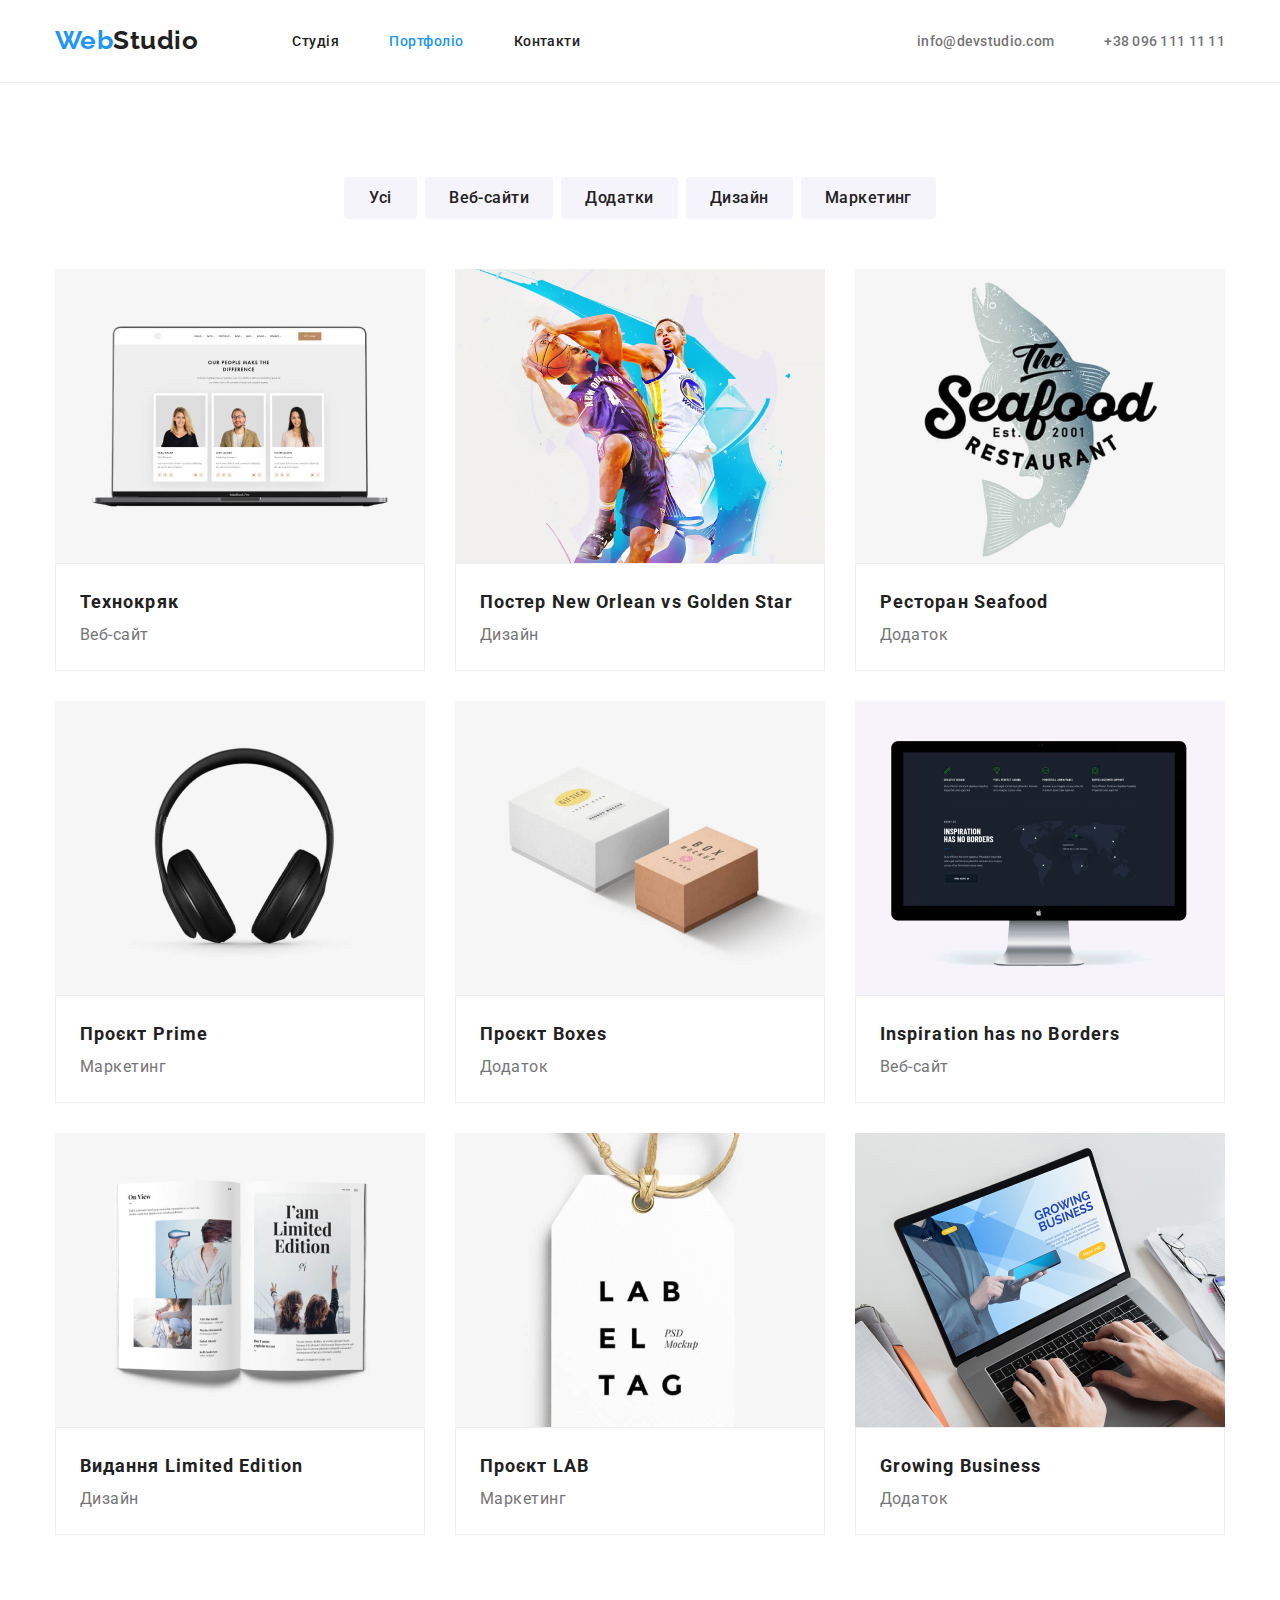
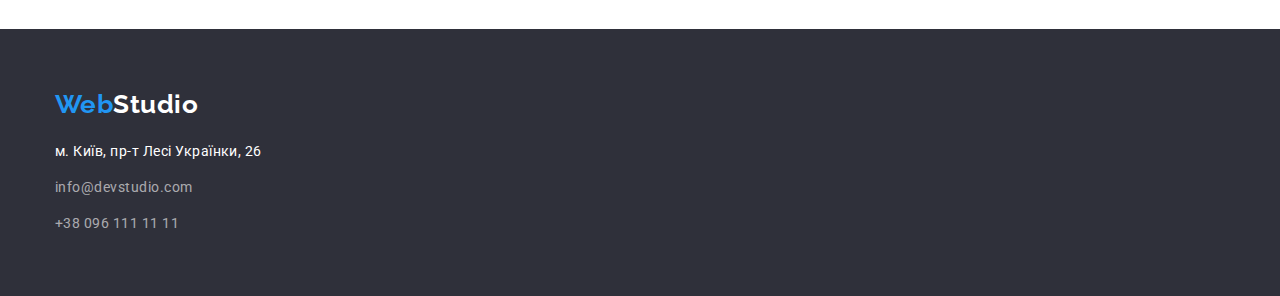
==== portfolio.html @ 23bb869f "Added files from previous stage" ====
<!DOCTYPE html>
<html lang="uk">
  <head>
    <meta charset="UTF-8" />
    <meta http-equiv="X-UA-Compatible" content="IE=edge" />
    <meta name="viewport" content="width=device-width, initial-scale=1.0" />
    <title>Портфоліо</title>
    <link rel="preconnect" href="https://fonts.googleapis.com" />
    <link rel="preconnect" href="https://fonts.gstatic.com" crossorigin />
    <link
      href="https://fonts.googleapis.com/css2?family=Raleway:wght@700&family=Roboto:wght@400;500;700;900&display=swap"
      rel="stylesheet"
    />
    <link
      rel="stylesheet"
      href="https://cdnjs.cloudflare.com/ajax/libs/modern-normalize/1.0.0/modern-normalize.min.css"
    />
    <link rel="stylesheet" href="./css/styles.css" />
  </head>
  <body>
    <!--Шапка-->
    <header class="header">
      <div class="container main-nav">
        <a href="" class="header-logo link"><span class="logo">Web</span>Studio</a>
        <nav>
          <ul class="site-nav list">
            <li class="item"><a href="./index.html" class="site-nav-item link">Студія</a></li>
            <li class="item"><a href="" class="site-nav-item link current">Портфоліо</a></li>
            <li class="item"><a href="" class="site-nav-item link">Контакти</a></li>
          </ul>
        </nav>
        <ul class="list contacts">
          <li class="item">
            <a href="mailto:info@devstudio.com" class="contact-link link">info@devstudio.com</a>
          </li>
          <li class="item">
            <a href="tel:+380961111111" class="contact-link link">+38 096 111 11 11</a>
          </li>
        </ul>
      </div>
    </header>
    <main>
      <!--Портфоліо-->
      <section class="portfolio section">
        <div class="container">
          <h1 class="visually-hidden">Портфоліо</h1>
          <ul class="list filter">
            <li class="item"><button type="button" class="button portfolio-button">Усі</button></li>
            <li class="item">
              <button type="button" class="button portfolio-button">Веб-сайти</button>
            </li>
            <li class="item">
              <button type="button" class="button portfolio-button">Додатки</button>
            </li>
            <li class="item">
              <button type="button" class="button portfolio-button">Дизайн</button>
            </li>
            <li class="item">
              <button type="button" class="button portfolio-button">Маркетинг</button>
            </li>
          </ul>
          <ul class="list portfolio-projects">
            <li class="item">
              <img src="./images/project_1.jpg" alt="Ноутбук" width="370" />
              <div class="portfolio-content">
                <h2 class="portfolio-title">Технокряк</h2>
                <p class="portfolio-filter">Веб-сайт</p>
              </div>
            </li>
            <li class="item">
              <img src="./images/project_2.jpg" alt="Постер" width="370" />
              <div class="portfolio-content">
                <h2 class="portfolio-title">Постер New Orlean vs Golden Star</h2>
                <p class="portfolio-filter">Дизайн</p>
              </div>
            </li>
            <li class="item">
              <img src="./images/project_3.jpg" alt="Ресторан" width="370" />
              <div class="portfolio-content">
                <h2 class="portfolio-title">Ресторан Seafood</h2>
                <p class="portfolio-filter">Додаток</p>
              </div>
            </li>
            <li class="item">
              <img src="./images/project_4.jpg" alt="Навушники" width="370" />
              <div class="portfolio-content">
                <h2 class="portfolio-title">Проєкт Prime</h2>
                <p class="portfolio-filter">Маркетинг</p>
              </div>
            </li>
            <li class="item">
              <img src="./images/project_5.jpg" alt="Коробки" width="370" />
              <div class="portfolio-content">
                <h2 class="portfolio-title">Проєкт Boxes</h2>
                <p class="portfolio-filter">Додаток</p>
              </div>
            </li>
            <li class="item">
              <img src="./images/project_6.jpg" alt="Стаціонарний комп'ютер" width="370" />
              <div class="portfolio-content">
                <h2 lang="en" class="portfolio-title">Inspiration has no Borders</h2>
                <p class="portfolio-filter">Веб-сайт</p>
              </div>
            </li>
            <li class="item">
              <img src="./images/project_7.jpg" alt="Відкрита книга" width="370" />
              <div class="portfolio-content">
                <h2 class="portfolio-title">Видання Limited Edition</h2>
                <p class="portfolio-filter">Дизайн</p>
              </div>
            </li>
            <li class="item">
              <img src="./images/project_8.jpg" alt="Етикетка" width="370" />
              <div class="portfolio-content">
                <h2 class="portfolio-title">Проєкт LAB</h2>
                <p class="portfolio-filter">Маркетинг</p>
              </div>
            </li>
            <li class="item">
              <img src="./images/project_9.jpg" alt="Руки на клавіатурі ноутбука" width="370" />
              <div class="portfolio-content">
                <h2 lang="en" class="portfolio-title">Growing Business</h2>
                <p class="portfolio-filter">Додаток</p>
              </div>
            </li>
          </ul>
        </div>
      </section>
    </main>
    <!--Футер-->
    <footer class="footer">
      <div class="container foot-main">
        <a href="" class="header-logo link"
          ><span class="logo">Web</span><span class="footer-logo">Studio</span></a
        >
        <address>
          <ul class="list footer-list">
            <li class="item">
              <a
                href="https://goo.gl/maps/WLkPibH6AAruyhGU8"
                target="_blank"
                rel="noopener noreferrer nofollow "
                class="link map"
                >м. Київ, пр-т Лесі Українки, 26
              </a>
            </li>
            <li class="item">
              <a href="mailto:info@devstudio.com" class="link footer-contacts"
                >info@devstudio.com</a
              >
            </li>
            <li class="item">
              <a href="tel:+380961111111" class="link footer-contacts">+38 096 111 11 11</a>
            </li>
          </ul>
        </address>
      </div>
    </footer>
  </body>
</html>
---- css/styles.css ----
/* Цвет основного текста #212121 */
/* Вторичный цвет текста #757575 */
/* Акцентный цвет #2196F3 */
/* Белый #FFFFFF */
/* фон - #F5F5F5 */
/* Вторичный фон #F5F4FA */
:root {
  --main-text-color: #757575;
  --secondary-text-color: #212121;
  --accent-color: #2196f3;
  --main-color: #ffffff;
  --dark-background-color: #2f303a;
  --main-background-color: #f5f5f5;
  --main-font: 'Roboto', sans-serif;
  --element-gap: 30px;
}
body {
  font-family: var(--main-font);
  letter-spacing: 0.03em;
  color: var(--secondary-text-color);
}

/* ----------Загальні класи---------- */
.container {
  width: 1200px;
  text-align: center;
  margin-left: auto;
  margin-right: auto;
  /* outline: 1px solid tomato; */
  padding-left: 15px;
  padding-right: 15px;
}

h1,
h2,
h3,
p {
  margin-bottom: 0;
  margin-top: 0;
}
img {
  display: block;
  max-width: 100%;
}

.section {
  padding-top: 94px;
  padding-bottom: 94px;
}
.list {
  list-style: none;
  margin: 0;
  padding: 0;
}
.link {
  text-decoration: none;
}
.button {
  display: inline-block;
  font-family: inherit;
  cursor: pointer;
  border-radius: 4px;
  text-align: center;
  border-color: transparent;
  min-width: 73px;
}
.button:hover,
.button:focus {
  background-color: var(--accent-color);
}
.visually-hidden {
  position: absolute;
  width: 1px;
  height: 1px;
  margin: -1px;
  border: 0;
  padding: 0;

  white-space: nowrap;
  overflow: hidden;
}

.about,
.projects {
  background: var(--main-color);
}

/* -----------Шапка----------- */
.header {
  background-color: var(--main-color);
  border-bottom: 1px solid #ececec;
}

.header-logo {
  font-family: 'Raleway', sans-serif;
  font-weight: 700;
  font-size: 26px;
  line-height: 1.2;

  color: var(--secondary-text-color);
}

.logo {
  color: var(--accent-color);
}

.contact-link {
  font-weight: 500;
  font-size: 14px;
  line-height: 1.14;
  letter-spacing: 0.02em;
  padding-top: 32px;
  padding-bottom: 32px;

  color: var(--main-text-color);
}
.contact-link:hover,
.contact-link:focus {
  color: var(--accent-color);
}
.main-nav {
  display: flex;
  align-items: center;
}
.contacts {
  display: flex;
  margin-left: auto;
}
.contacts .item + .item {
  margin-left: 50px;
}
/* ----------Site nav---------- */

.site-nav {
  display: flex;
  margin-left: 94px;
}

.site-nav .link {
  color: var(--secondary-text-color);
}
.site-nav .link:hover,
.site-nav .link:focus {
  color: var(--accent-color);
}
.site-nav .link.current {
  color: var(--accent-color);
}

.site-nav-item {
  display: block;
  font-weight: 500;
  font-size: 14px;
  line-height: 1.14;
  padding-top: 34px;
  padding-bottom: 32px;
}

.site-nav .item:not(:last-child) {
  margin-right: 50px;
}

/* ---------- Герой ----------*/
.hero {
  background: var(--dark-background-color);
  padding-top: 200px;
  padding-bottom: 200px;
}

.hero-title {
  margin-bottom: 30px;
  font-weight: 900;
  font-size: 44px;
  line-height: 1.5;
  letter-spacing: 0.06em;
  text-transform: uppercase;
  max-width: 696px;
  margin-left: auto;
  margin-right: auto;

  color: var(--main-color);
}
.hero-button {
  font-weight: 700;
  font-size: 16px;
  line-height: 1.87;
  letter-spacing: 0.06em;
  color: var(--main-color);
  background-color: var(--accent-color);
  padding: 10px 32px;
}

/* -----------Особливості----------- */

.about-subtitle {
  font-size: 14px;
  line-height: 1.14;
  text-transform: uppercase;

  color: var(--secondary-text-color);
}

.about {
  padding-bottom: 0;
}
.about-text {
  font-size: 14px;
  line-height: 1.71;
  margin-top: 10px;

  color: var(--main-text-color);
}

.about-list {
  display: flex;
  text-align: left;
}
.about-list .item + .item {
  margin-left: var(--element-gap);
}

.about-list .item {
  width: 270px;
}
/* -----------Проекти-----------*/
.projects {
  padding-bottom: 94px;
}
.projects-title {
  font-size: 36px;
  line-height: 1.16;
  margin-bottom: 50px;
  color: var(--secondary-text-color);
}
.works {
  display: flex;
}

.works .item + .item {
  margin-left: var(--element-gap);
}
/* -----------Команда----------- */
.workers {
  display: flex;
}

.workers .item + .item {
  margin-left: var(--element-gap);
}

.workers .item {
  width: 270px;
}

.team {
  background-color: #f5f4fa;
}

.team-description {
  padding-bottom: 30px;
  padding-top: 30px;
}
.team-title {
  font-size: 36px;
  line-height: 1.16;
  margin-bottom: 50px;
  color: var(--secondary-text-color);
}
.team-member {
  font-weight: 500;
  font-size: 16px;
  line-height: 1.18;

  color: var(--secondary-text-color);
}
.position {
  font-size: 16px;
  line-height: 1.18;
  margin-top: 10px;

  color: var(--main-text-color);
}

/*----------- Футер----------- */
.footer {
  background-color: var(--dark-background-color);
  padding-top: 60px;
  padding-bottom: 60px;
}
.foot-main {
  text-align: left;
}
.footer-list {
  margin-top: 20px;
}
.footer-contacts {
  color: rgba(255, 255, 255, 0.6);
  display: block;
}
.footer-list .item + .item {
  margin-top: 12px;
}
.footer-logo {
  color: var(--main-color);
}
.map,
.footer-contacts {
  font-style: normal;
  font-weight: 400;
  font-size: 14px;
  line-height: 1.71;
}

.map {
  color: var(--main-color);
}

.footer-contacts:hover,
.footer-contacts:focus {
  color: var(--accent-color);
}

/* -----------Секція Портфоліо----------- */
.portfolio {
  background-color: var(--main-color);
}
.filter {
  display: flex;
  justify-content: center;
  margin-bottom: 50px;
}
.filter .item + .item {
  margin-left: 8px;
}
.portfolio-projects {
  display: flex;
  flex-wrap: wrap;
  margin-left: calc(-1 * var(--element-gap));
  margin-top: calc(-1 * var(--element-gap));
}
.portfolio-projects > .item {
  /* outline: 1px solid tomato; */
  flex-basis: calc(100% / 3 - var(--element-gap));
  margin-left: var(--element-gap);
  margin-top: var(--element-gap);
}
.portfolio-title {
  font-size: 18px;
  line-height: 2;
  letter-spacing: 0.06em;

  color: var(--secondary-text-color);
}
.portfolio-content {
  padding: 20px 24px;
  text-align: left;
  border: 1px solid #eeeeee;
}
.portfolio-filter {
  font-size: 16px;
  line-height: 1.88;

  color: var(--main-text-color);
}

.portfolio-button {
  color: var(--secondary-text-color);
  background-color: #f5f4fa;
  font-weight: 500;
  font-size: 16px;
  line-height: 1.62;
  text-align: center;
  letter-spacing: 0.03em;
  padding: 6px 22px;
}

.portfolio-button:hover,
.portfolio-button:focus {
  color: var(--main-color);
  background-color: var(--accent-color);
}
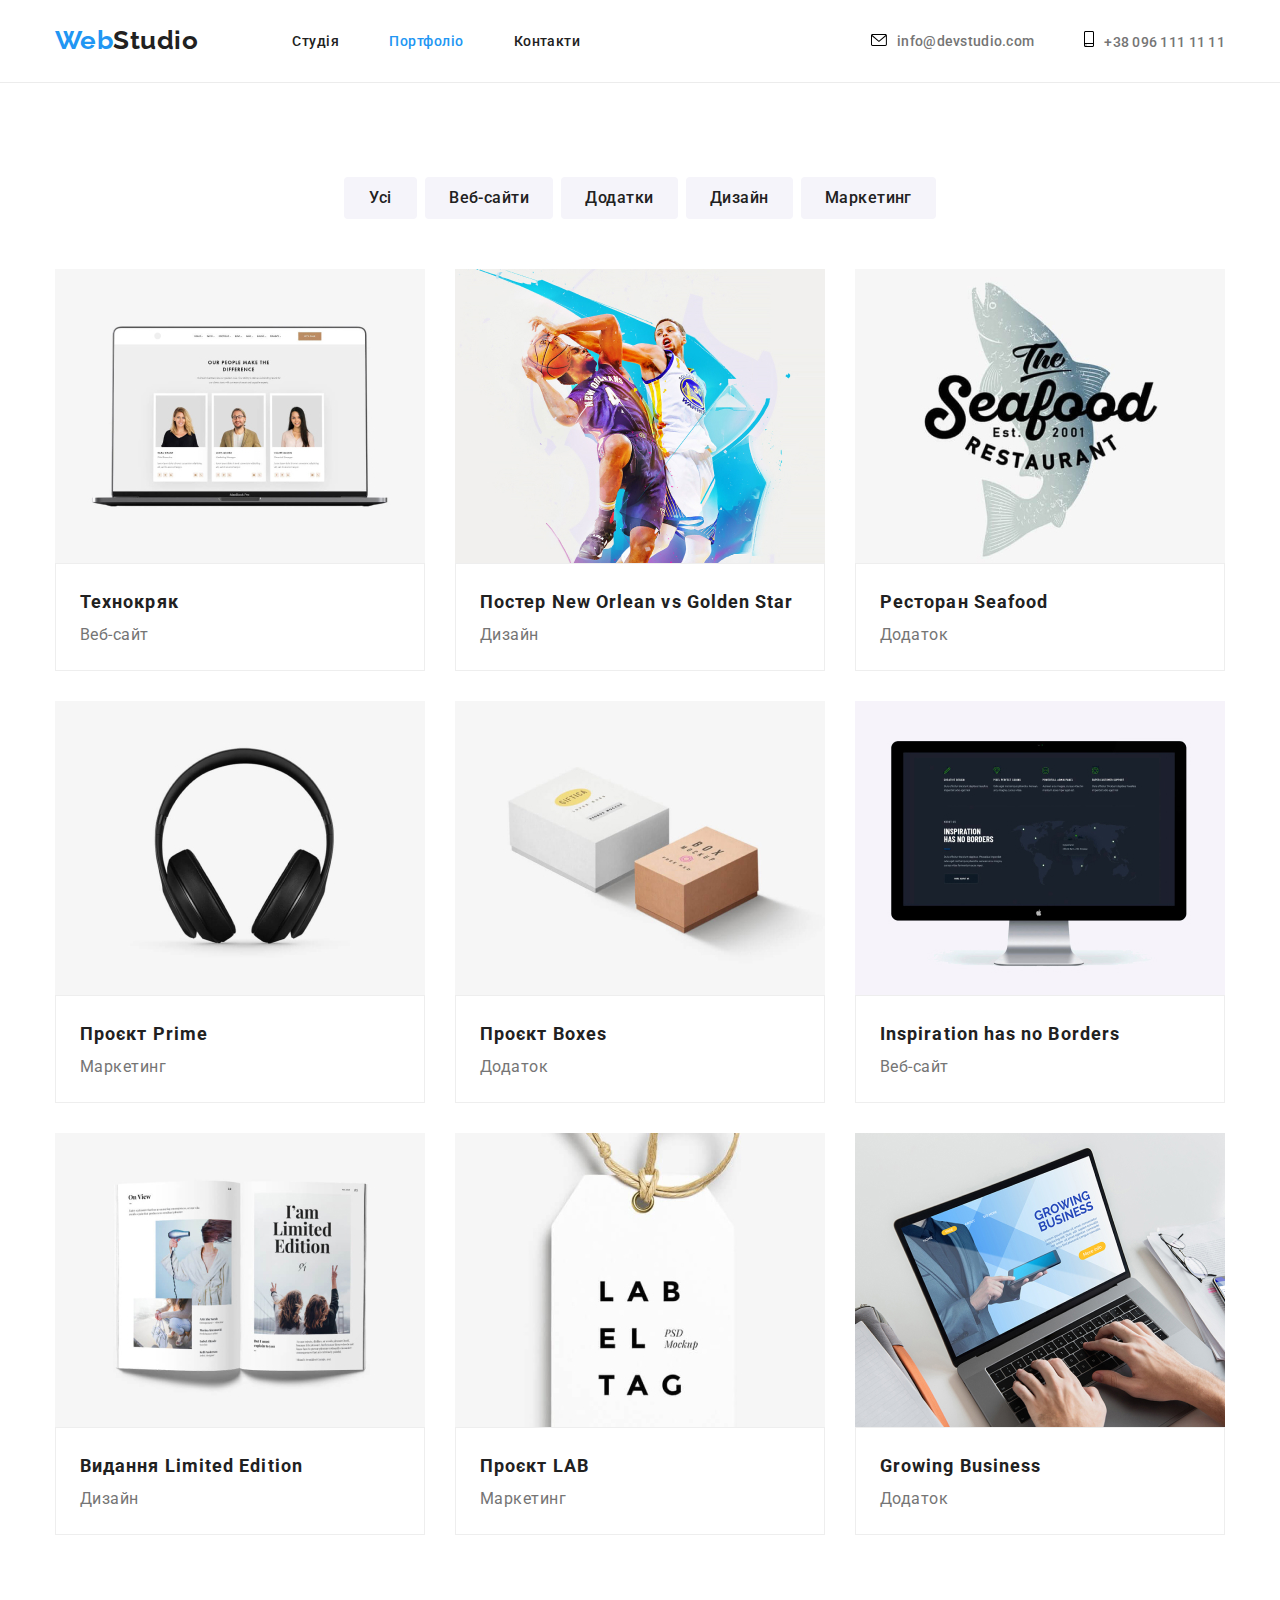
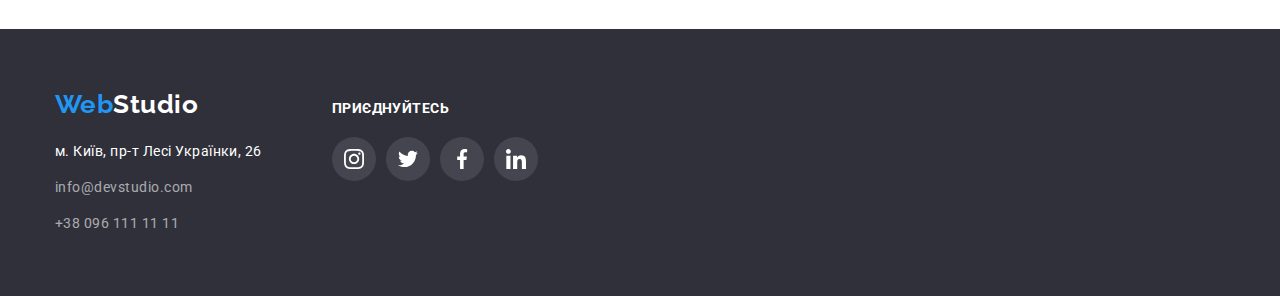
==== commit 64820ed1: "Added icons, shadow on hover to the elements" ====
--- a/portfolio.html
+++ b/portfolio.html
@@ -30,11 +30,19 @@
           </ul>
         </nav>
         <ul class="list contacts">
-          <li class="item">
-            <a href="mailto:info@devstudio.com" class="contact-link link">info@devstudio.com</a>
+          <li class="item header-icons">
+            <a href="mailto:info@devstudio.com" class="contact-link link header-icon">
+              <svg width="16" height="12" class="contact-icon">
+                <use href="./images/icons.svg#icon-envelope"></use></svg
+              >info@devstudio.com</a
+            >
           </li>
-          <li class="item">
-            <a href="tel:+380961111111" class="contact-link link">+38 096 111 11 11</a>
+          <li class="item header-icons">
+            <a href="tel:+380961111111" class="contact-link link header-icon">
+              <svg width="10" height="16" class="contact-icon">
+                <use href="./images/icons.svg#icon-smartphone"></use></svg
+              >+38 096 111 11 11</a
+            >
           </li>
         </ul>
       </div>
@@ -61,66 +69,84 @@
           </ul>
           <ul class="list portfolio-projects">
             <li class="item">
-              <img src="./images/project_1.jpg" alt="Ноутбук" width="370" />
-              <div class="portfolio-content">
-                <h2 class="portfolio-title">Технокряк</h2>
-                <p class="portfolio-filter">Веб-сайт</p>
-              </div>
-            </li>
-            <li class="item">
-              <img src="./images/project_2.jpg" alt="Постер" width="370" />
-              <div class="portfolio-content">
-                <h2 class="portfolio-title">Постер New Orlean vs Golden Star</h2>
-                <p class="portfolio-filter">Дизайн</p>
-              </div>
-            </li>
-            <li class="item">
-              <img src="./images/project_3.jpg" alt="Ресторан" width="370" />
-              <div class="portfolio-content">
-                <h2 class="portfolio-title">Ресторан Seafood</h2>
-                <p class="portfolio-filter">Додаток</p>
-              </div>
-            </li>
-            <li class="item">
-              <img src="./images/project_4.jpg" alt="Навушники" width="370" />
-              <div class="portfolio-content">
-                <h2 class="portfolio-title">Проєкт Prime</h2>
-                <p class="portfolio-filter">Маркетинг</p>
-              </div>
-            </li>
-            <li class="item">
-              <img src="./images/project_5.jpg" alt="Коробки" width="370" />
-              <div class="portfolio-content">
-                <h2 class="portfolio-title">Проєкт Boxes</h2>
-                <p class="portfolio-filter">Додаток</p>
-              </div>
-            </li>
-            <li class="item">
-              <img src="./images/project_6.jpg" alt="Стаціонарний комп'ютер" width="370" />
-              <div class="portfolio-content">
-                <h2 lang="en" class="portfolio-title">Inspiration has no Borders</h2>
-                <p class="portfolio-filter">Веб-сайт</p>
-              </div>
-            </li>
-            <li class="item">
-              <img src="./images/project_7.jpg" alt="Відкрита книга" width="370" />
-              <div class="portfolio-content">
-                <h2 class="portfolio-title">Видання Limited Edition</h2>
-                <p class="portfolio-filter">Дизайн</p>
-              </div>
-            </li>
-            <li class="item">
-              <img src="./images/project_8.jpg" alt="Етикетка" width="370" />
-              <div class="portfolio-content">
-                <h2 class="portfolio-title">Проєкт LAB</h2>
-                <p class="portfolio-filter">Маркетинг</p>
-              </div>
-            </li>
-            <li class="item">
-              <img src="./images/project_9.jpg" alt="Руки на клавіатурі ноутбука" width="370" />
-              <div class="portfolio-content">
-                <h2 lang="en" class="portfolio-title">Growing Business</h2>
-                <p class="portfolio-filter">Додаток</p>
+              <div class="portfolio-box">
+                <img src="./images/project_1.jpg" alt="Ноутбук" width="370" />
+                <div class="portfolio-content">
+                  <h2 class="portfolio-title">Технокряк</h2>
+                  <p class="portfolio-filter">Веб-сайт</p>
+                </div>
+              </div>
+            </li>
+            <li class="item">
+              <div class="portfolio-box">
+                <img src="./images/project_2.jpg" alt="Постер" width="370" />
+                <div class="portfolio-content">
+                  <h2 class="portfolio-title">Постер New Orlean vs Golden Star</h2>
+                  <p class="portfolio-filter">Дизайн</p>
+                </div>
+              </div>
+            </li>
+            <li class="item">
+              <div class="portfolio-box">
+                <img src="./images/project_3.jpg" alt="Ресторан" width="370" />
+                <div class="portfolio-content">
+                  <h2 class="portfolio-title">Ресторан Seafood</h2>
+                  <p class="portfolio-filter">Додаток</p>
+                </div>
+              </div>
+            </li>
+            <li class="item">
+              <div class="portfolio-box">
+                <img src="./images/project_4.jpg" alt="Навушники" width="370" />
+                <div class="portfolio-content">
+                  <h2 class="portfolio-title">Проєкт Prime</h2>
+                  <p class="portfolio-filter">Маркетинг</p>
+                </div>
+              </div>
+            </li>
+            <li class="item">
+              <div class="portfolio-box">
+                <img src="./images/project_5.jpg" alt="Коробки" width="370" />
+                <div class="portfolio-content">
+                  <h2 class="portfolio-title">Проєкт Boxes</h2>
+                  <p class="portfolio-filter">Додаток</p>
+                </div>
+              </div>
+            </li>
+            <li class="item">
+              <div class="portfolio-box">
+                <img src="./images/project_6.jpg" alt="Стаціонарний комп'ютер" width="370" />
+                <div class="portfolio-content">
+                  <h2 lang="en" class="portfolio-title">Inspiration has no Borders</h2>
+                  <p class="portfolio-filter">Веб-сайт</p>
+                </div>
+              </div>
+            </li>
+            <li class="item">
+              <div class="portfolio-box">
+                <img src="./images/project_7.jpg" alt="Відкрита книга" width="370" />
+                <div class="portfolio-content">
+                  <h2 class="portfolio-title">Видання Limited Edition</h2>
+                  <p class="portfolio-filter">Дизайн</p>
+                </div>
+              </div>
+            </li>
+            <li class="item">
+              <div class="portfolio-box">
+                <img src="./images/project_8.jpg" alt="Етикетка" width="370" />
+                <div class="portfolio-content">
+                  <h2 class="portfolio-title">Проєкт LAB</h2>
+                  <p class="portfolio-filter">Маркетинг</p>
+                </div>
+              </div>
+            </li>
+            <li class="item">
+              <div class="portfolio-box">
+                <img src="./images/project_9.jpg" alt="Руки на клавіатурі ноутбука" width="370" />
+                <div class="portfolio-content">
+                  <h2 lang="en" class="portfolio-title">Growing Business</h2>
+                  <p class="portfolio-filter">Додаток</p>
+                </div>
               </div>
             </li>
           </ul>
@@ -130,30 +156,66 @@
     <!--Футер-->
     <footer class="footer">
       <div class="container foot-main">
-        <a href="" class="header-logo link"
-          ><span class="logo">Web</span><span class="footer-logo">Studio</span></a
-        >
-        <address>
-          <ul class="list footer-list">
-            <li class="item">
-              <a
-                href="https://goo.gl/maps/WLkPibH6AAruyhGU8"
-                target="_blank"
-                rel="noopener noreferrer nofollow "
-                class="link map"
-                >м. Київ, пр-т Лесі Українки, 26
-              </a>
-            </li>
-            <li class="item">
-              <a href="mailto:info@devstudio.com" class="link footer-contacts"
-                >info@devstudio.com</a
-              >
-            </li>
-            <li class="item">
-              <a href="tel:+380961111111" class="link footer-contacts">+38 096 111 11 11</a>
-            </li>
-          </ul>
-        </address>
+        <div class="footer-first-block">
+          <a href="" class="header-logo link"
+            ><span class="logo">Web</span><span class="footer-logo">Studio</span></a
+          >
+          <address>
+            <ul class="list footer-list">
+              <li class="item">
+                <a
+                  href="https://goo.gl/maps/WLkPibH6AAruyhGU8"
+                  target="_blank"
+                  rel="noopener noreferrer nofollow "
+                  class="link map"
+                  >м. Київ, пр-т Лесі Українки, 26
+                </a>
+              </li>
+              <li class="item">
+                <a href="mailto:info@devstudio.com" class="link footer-contacts"
+                  >info@devstudio.com</a
+                >
+              </li>
+              <li class="item">
+                <a href="tel:+380961111111" class="link footer-contacts">+38 096 111 11 11</a>
+              </li>
+            </ul>
+          </address>
+        </div>
+        <!--Приєднуйся-->
+        <div class="footer-join">
+          <h3 class="footer-title">приєднуйтесь</h3>
+          <ul class="list footer-soc-list">
+            <li class="footer-soc-items">
+              <a href="#" class="footer-soc-link link">
+                <svg width="20" height="20">
+                  <use href="./images/icons.svg#icon-instagram"></use>
+                </svg>
+              </a>
+            </li>
+            <li class="footer-soc-items">
+              <a href="#" class="footer-soc-link link">
+                <svg width="20" height="20">
+                  <use href="./images/icons.svg#icon-twitter"></use>
+                </svg>
+              </a>
+            </li>
+            <li class="footer-soc-items">
+              <a href="#" class="footer-soc-link link">
+                <svg width="20" height="20">
+                  <use href="./images/icons.svg#icon-facebook"></use>
+                </svg>
+              </a>
+            </li>
+            <li class="footer-soc-items">
+              <a href="#" class="footer-soc-link link">
+                <svg width="20" height="20">
+                  <use href="./images/icons.svg#icon-linkedin"></use>
+                </svg>
+              </a>
+            </li>
+          </ul>
+        </div>
       </div>
     </footer>
   </body>
--- a/css/styles.css
+++ b/css/styles.css
@@ -114,10 +114,17 @@
 
   color: var(--main-text-color);
 }
+
 .contact-link:hover,
 .contact-link:focus {
   color: var(--accent-color);
 }
+.contact-icon {
+  margin-right: 10px;
+}
+.header-icons:hover .contact-icon {
+  fill: var(--accent-color);
+}
 .main-nav {
   display: flex;
   align-items: center;
@@ -125,6 +132,8 @@
 .contacts {
   display: flex;
   margin-left: auto;
+  justify-content: center;
+  align-items: center;
 }
 .contacts .item + .item {
   margin-left: 50px;
@@ -162,11 +171,21 @@
 
 /* ---------- Герой ----------*/
 .hero {
-  background: var(--dark-background-color);
   padding-top: 200px;
   padding-bottom: 200px;
-}
-
+  background: var(--dark-background-color);
+}
+
+.overlay {
+  height: 600px;
+  max-width: 1600px;
+  margin: 0 auto;
+  background-image: linear-gradient(to right, rgba(47, 48, 58, 0.4), rgba(47, 48, 58, 0.4)),
+    url(../images/hero.jpg);
+  background-repeat: no-repeat;
+  background-size: cover;
+  background-position: center;
+}
 .hero-title {
   margin-bottom: 30px;
   font-weight: 900;
@@ -203,6 +222,33 @@
 .about {
   padding-bottom: 0;
 }
+
+.about-item::before {
+  display: block;
+  content: '';
+  height: 120px;
+  background-color: #f5f4fa;
+  margin-bottom: 30px;
+  background-repeat: no-repeat;
+  background-position: center;
+  border-radius: 4px;
+}
+
+.icon-antenna::before {
+  background-image: url(../images/antenna.svg);
+}
+
+.icon-clock::before {
+  background-image: url(../images/clock.svg);
+}
+
+.icon-diagram::before {
+  background-image: url(../images/diagram.svg);
+}
+
+.icon-astronaut::before {
+  background-image: url(../images/astronaut.svg);
+}
 .about-text {
   font-size: 14px;
   line-height: 1.71;
@@ -259,6 +305,9 @@
 .team-description {
   padding-bottom: 30px;
   padding-top: 30px;
+  box-shadow: 0px 1px 3px rgba(0, 0, 0, 0.12), 0px 1px 1px rgba(0, 0, 0, 0.14),
+    0px 2px 1px rgba(0, 0, 0, 0.2);
+  border-radius: 0px 0px 4px 4px;
 }
 .team-title {
   font-size: 36px;
@@ -281,14 +330,87 @@
   color: var(--main-text-color);
 }
 
+.team-soc-list {
+  display: flex;
+  justify-content: center;
+  align-items: center;
+  margin-top: 16px;
+}
+.team-soc-items {
+  width: 44px;
+  height: 44px;
+}
+
+.team-soc-items:not(:last-child) {
+  margin-right: 10px;
+}
+
+.team-soc-link {
+  width: 100%;
+  height: 100%;
+  display: flex;
+  border-radius: 50%;
+  justify-content: center;
+  align-items: center;
+  fill: #afb1b8;
+}
+
+.team-soc-link:hover .soc-icon {
+  fill: var(--main-color);
+}
+.team-soc-link:hover {
+  background-color: var(--accent-color);
+}
+
+/* ------------- Наші клієнти---------- */
+.clients-title {
+  font-size: 36px;
+  line-height: 1.16;
+  text-align: center;
+  letter-spacing: 0.03em;
+}
+
+.clients-list {
+  display: flex;
+  justify-content: center;
+  align-items: center;
+  margin-top: 50px;
+}
+.clients-items:not(:last-child) {
+  margin-right: 30px;
+}
+.clients-items {
+  width: 170px;
+  height: 92px;
+}
+.clients-link {
+  width: 100%;
+  height: 100%;
+  display: flex;
+  justify-content: center;
+  align-items: center;
+  border: 1px solid #afb1b8;
+  border-radius: 4px;
+  fill: #afb1b8;
+}
+.clients-link:hover .clients-icon {
+  fill: var(--accent-color);
+}
+.clients-link:hover {
+  border-color: var(--accent-color);
+}
+
 /*----------- Футер----------- */
 .footer {
   background-color: var(--dark-background-color);
-  padding-top: 60px;
+  /* padding-top: 60px; */
   padding-bottom: 60px;
 }
 .foot-main {
   text-align: left;
+}
+.footer-first-block {
+  margin-top: 60px;
 }
 .footer-list {
   margin-top: 20px;
@@ -319,7 +441,52 @@
 .footer-contacts:focus {
   color: var(--accent-color);
 }
-
+.foot-main {
+  display: flex;
+}
+/* --Приєднуйся-- */
+.footer-join {
+  width: 206px;
+  height: 80px;
+  margin-top: 72px;
+  margin-left: 70px;
+}
+.footer-title {
+  font-weight: 700;
+  font-size: 14px;
+  line-height: 1.14;
+  letter-spacing: 0.03em;
+  text-transform: uppercase;
+  color: var(--main-color);
+}
+
+.footer-soc-list {
+  display: flex;
+  justify-content: center;
+  align-items: center;
+  margin-top: 20px;
+}
+
+.footer-soc-items {
+  width: 44px;
+  height: 44px;
+}
+.footer-soc-items:not(:last-child) {
+  margin-right: 10px;
+}
+.footer-soc-link {
+  width: 100%;
+  height: 100%;
+  display: flex;
+  border-radius: 50%;
+  justify-content: center;
+  align-items: center;
+  fill: var(--main-color);
+  background: rgba(255, 255, 255, 0.1);
+}
+.footer-soc-link:hover {
+  background-color: var(--accent-color);
+}
 /* -----------Секція Портфоліо----------- */
 .portfolio {
   background-color: var(--main-color);
@@ -355,6 +522,10 @@
   padding: 20px 24px;
   text-align: left;
   border: 1px solid #eeeeee;
+}
+.portfolio-box:hover {
+  box-shadow: 0px 1px 1px rgba(0, 0, 0, 0.12), 0px 4px 4px rgba(0, 0, 0, 0.06),
+    1px 4px 6px rgba(0, 0, 0, 0.16);
 }
 .portfolio-filter {
   font-size: 16px;
@@ -378,4 +549,6 @@
 .portfolio-button:focus {
   color: var(--main-color);
   background-color: var(--accent-color);
-}
+  box-shadow: 0px 3px 1px rgba(0, 0, 0, 0.1), 0px 1px 2px rgba(0, 0, 0, 0.08),
+    0px 2px 2px rgba(0, 0, 0, 0.12);
+}
